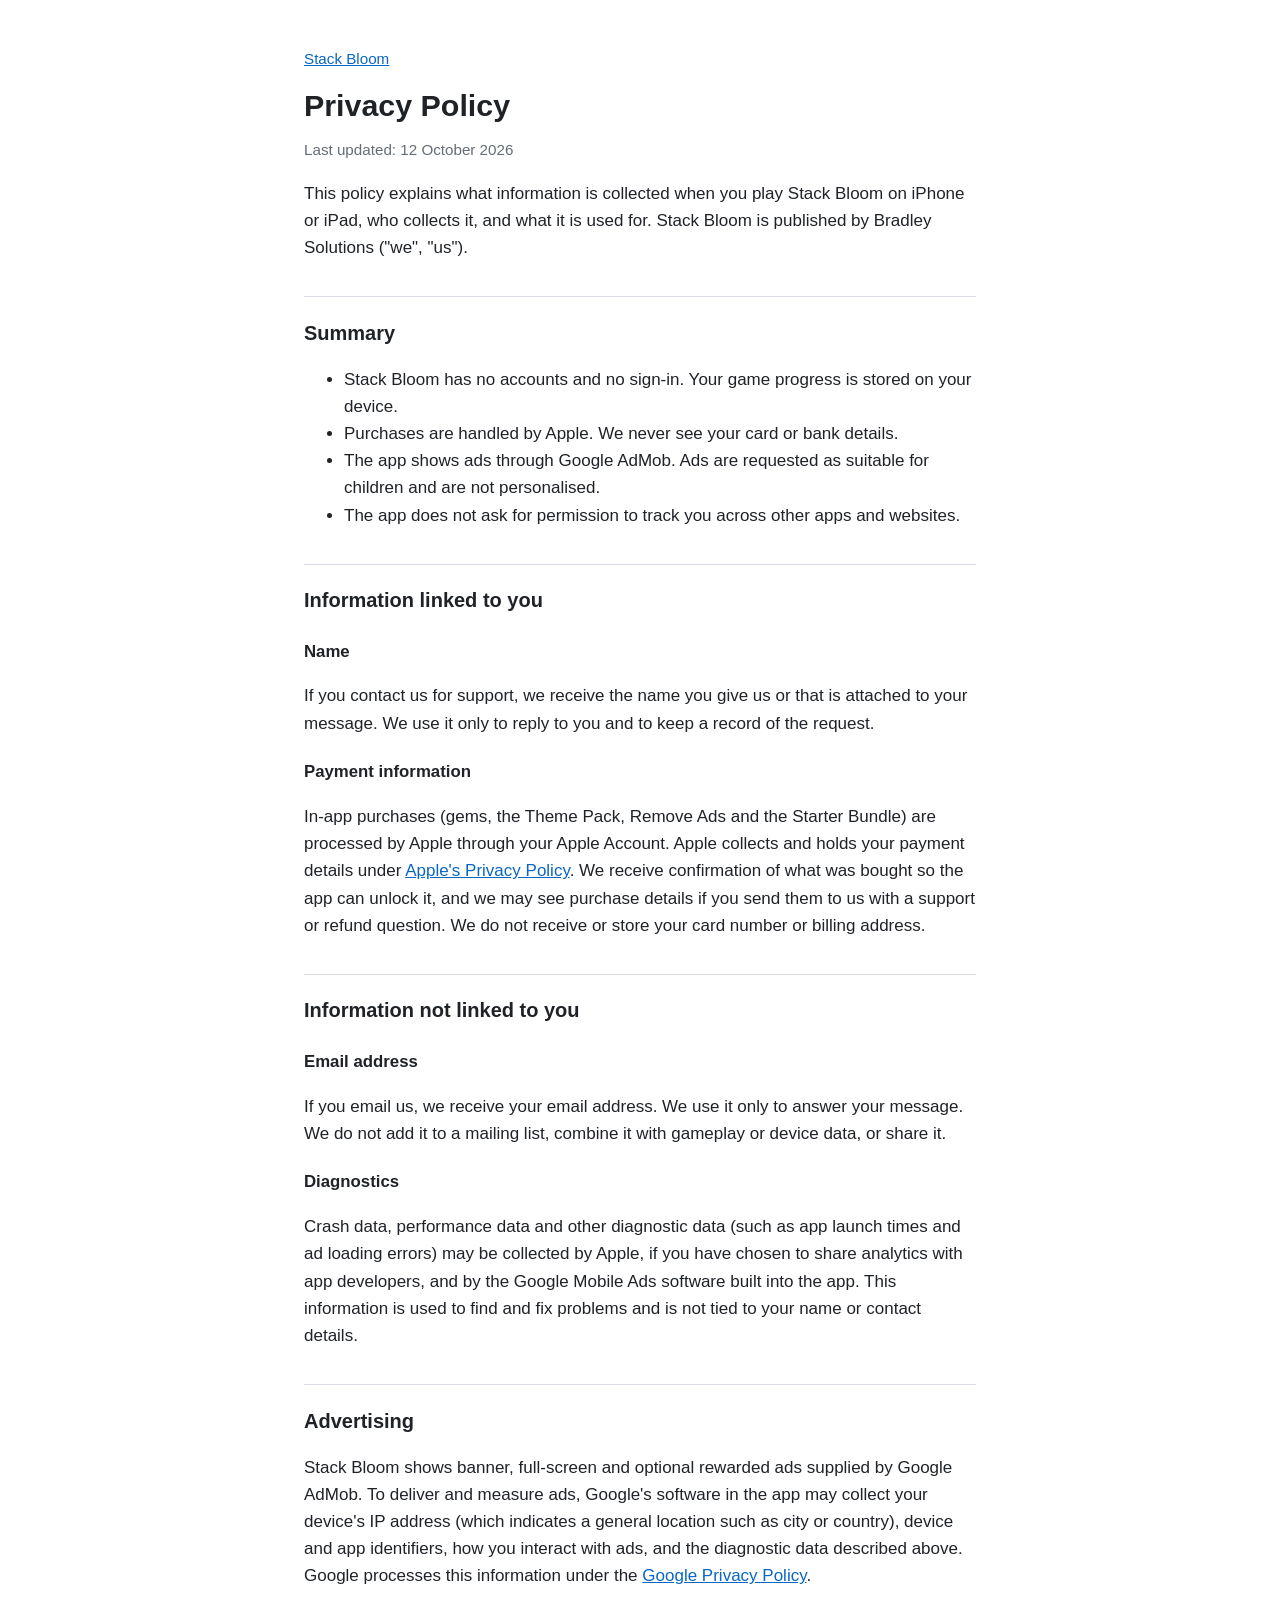
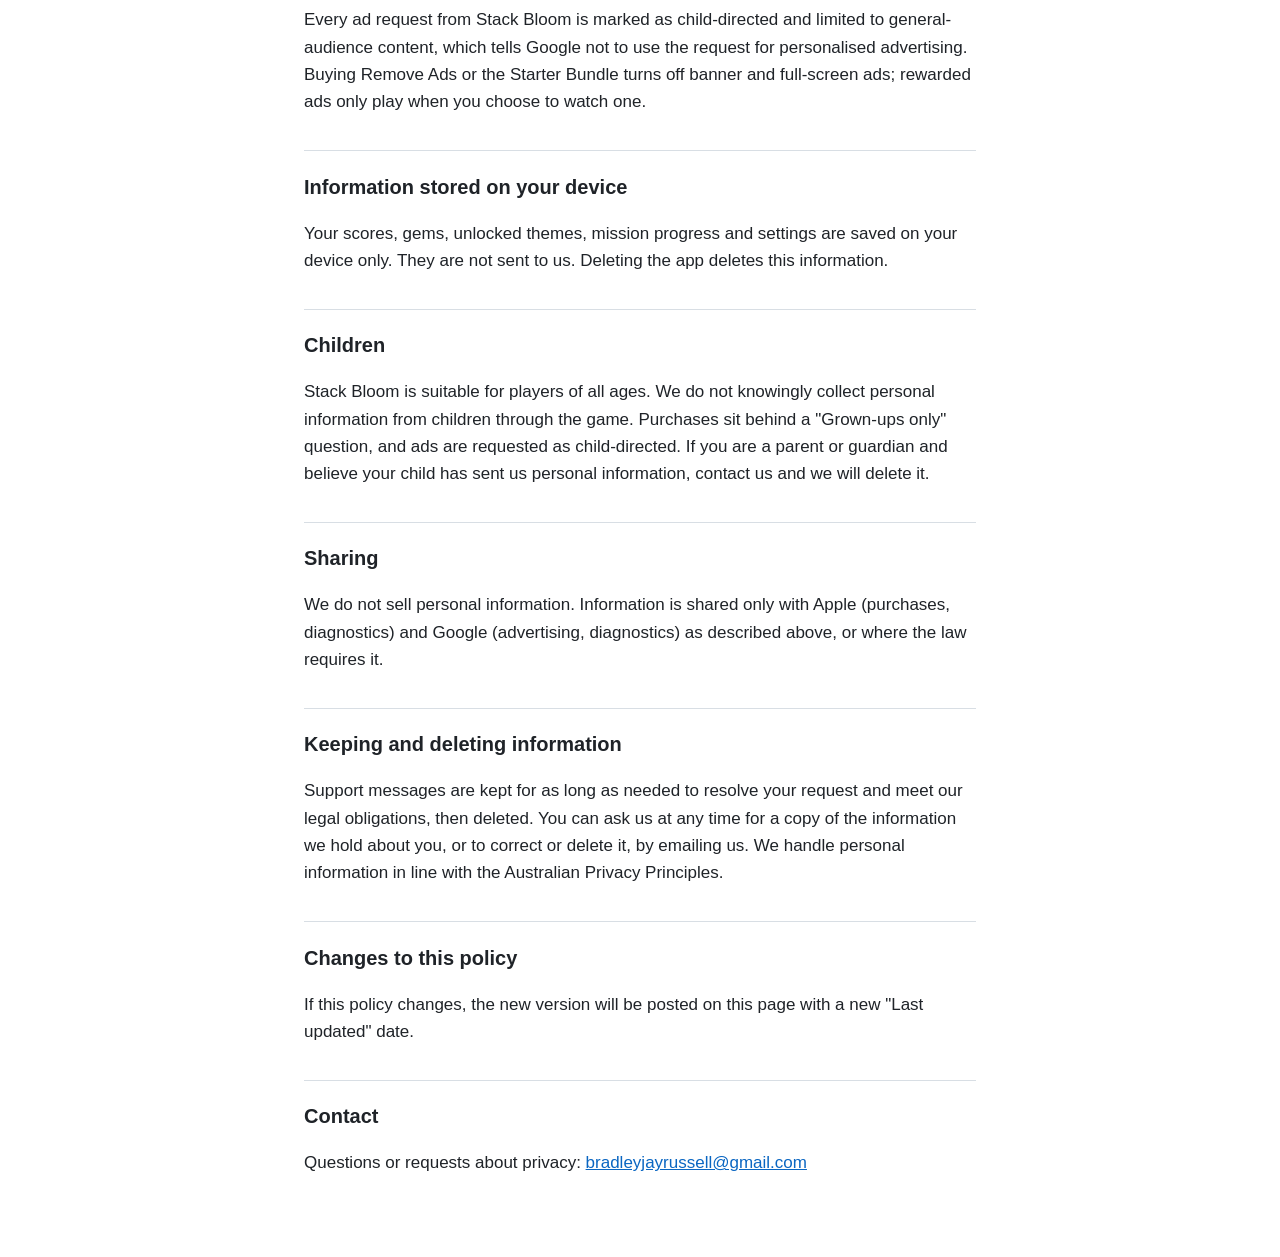
==== privacy.html @ e809c2b6 "Add privacy policy and support site Static pages for the App Store Connect privacy policy and suppor" ====
<!doctype html>
<html lang="en-AU">
<head>
<meta charset="utf-8">
<meta name="viewport" content="width=device-width, initial-scale=1">
<title>Stack Bloom – Privacy Policy</title>
<link rel="stylesheet" href="style.css">
</head>
<body>
<main>
<p class="nav"><a href="./">Stack Bloom</a></p>
<h1>Privacy Policy</h1>
<p class="meta">Last updated: 12 October 2026</p>

<p>This policy explains what information is collected when you play Stack Bloom on iPhone or iPad, who collects it, and what it is used for. Stack Bloom is published by Bradley Solutions ("we", "us").</p>

<h2>Summary</h2>
<ul>
<li>Stack Bloom has no accounts and no sign-in. Your game progress is stored on your device.</li>
<li>Purchases are handled by Apple. We never see your card or bank details.</li>
<li>The app shows ads through Google AdMob. Ads are requested as suitable for children and are not personalised.</li>
<li>The app does not ask for permission to track you across other apps and websites.</li>
</ul>

<h2>Information linked to you</h2>

<h3>Name</h3>
<p>If you contact us for support, we receive the name you give us or that is attached to your message. We use it only to reply to you and to keep a record of the request.</p>

<h3>Payment information</h3>
<p>In-app purchases (gems, the Theme Pack, Remove Ads and the Starter Bundle) are processed by Apple through your Apple Account. Apple collects and holds your payment details under <a href="https://www.apple.com/legal/privacy/">Apple's Privacy Policy</a>. We receive confirmation of what was bought so the app can unlock it, and we may see purchase details if you send them to us with a support or refund question. We do not receive or store your card number or billing address.</p>

<h2>Information not linked to you</h2>

<h3>Email address</h3>
<p>If you email us, we receive your email address. We use it only to answer your message. We do not add it to a mailing list, combine it with gameplay or device data, or share it.</p>

<h3>Diagnostics</h3>
<p>Crash data, performance data and other diagnostic data (such as app launch times and ad loading errors) may be collected by Apple, if you have chosen to share analytics with app developers, and by the Google Mobile Ads software built into the app. This information is used to find and fix problems and is not tied to your name or contact details.</p>

<h2>Advertising</h2>
<p>Stack Bloom shows banner, full-screen and optional rewarded ads supplied by Google AdMob. To deliver and measure ads, Google's software in the app may collect your device's IP address (which indicates a general location such as city or country), device and app identifiers, how you interact with ads, and the diagnostic data described above. Google processes this information under the <a href="https://policies.google.com/privacy">Google Privacy Policy</a>.</p>
<p>Every ad request from Stack Bloom is marked as child-directed and limited to general-audience content, which tells Google not to use the request for personalised advertising. Buying Remove Ads or the Starter Bundle turns off banner and full-screen ads; rewarded ads only play when you choose to watch one.</p>

<h2>Information stored on your device</h2>
<p>Your scores, gems, unlocked themes, mission progress and settings are saved on your device only. They are not sent to us. Deleting the app deletes this information.</p>

<h2>Children</h2>
<p>Stack Bloom is suitable for players of all ages. We do not knowingly collect personal information from children through the game. Purchases sit behind a "Grown-ups only" question, and ads are requested as child-directed. If you are a parent or guardian and believe your child has sent us personal information, contact us and we will delete it.</p>

<h2>Sharing</h2>
<p>We do not sell personal information. Information is shared only with Apple (purchases, diagnostics) and Google (advertising, diagnostics) as described above, or where the law requires it.</p>

<h2>Keeping and deleting information</h2>
<p>Support messages are kept for as long as needed to resolve your request and meet our legal obligations, then deleted. You can ask us at any time for a copy of the information we hold about you, or to correct or delete it, by emailing us. We handle personal information in line with the Australian Privacy Principles.</p>

<h2>Changes to this policy</h2>
<p>If this policy changes, the new version will be posted on this page with a new "Last updated" date.</p>

<h2>Contact</h2>
<p>Questions or requests about privacy: <a href="mailto:bradleyjayrussell@gmail.com">bradleyjayrussell@gmail.com</a></p>
</main>
</body>
</html>
---- style.css ----
:root {
  --bg: #ffffff;
  --text: #1f2328;
  --muted: #656d76;
  --link: #0a66c2;
  --rule: #d8dee4;
}
@media (prefers-color-scheme: dark) {
  :root {
    --bg: #14171a;
    --text: #e6e8ea;
    --muted: #9aa4ad;
    --link: #6cb6ff;
    --rule: #30363d;
  }
}
body {
  margin: 0;
  background: var(--bg);
  color: var(--text);
  font: 17px/1.6 -apple-system, BlinkMacSystemFont, "Segoe UI", Roboto, sans-serif;
}
main {
  max-width: 42rem;
  margin: 0 auto;
  padding: 2rem 1rem 4rem;
}
h1 { font-size: 1.9rem; line-height: 1.2; margin: 0.5rem 0; }
h2 { font-size: 1.25rem; margin: 2.2rem 0 0.5rem; padding-top: 1.2rem; border-top: 1px solid var(--rule); }
h3 { font-size: 1.05rem; margin: 1.4rem 0 0.3rem; }
a { color: var(--link); }
.meta, .nav { color: var(--muted); font-size: 0.95rem; }
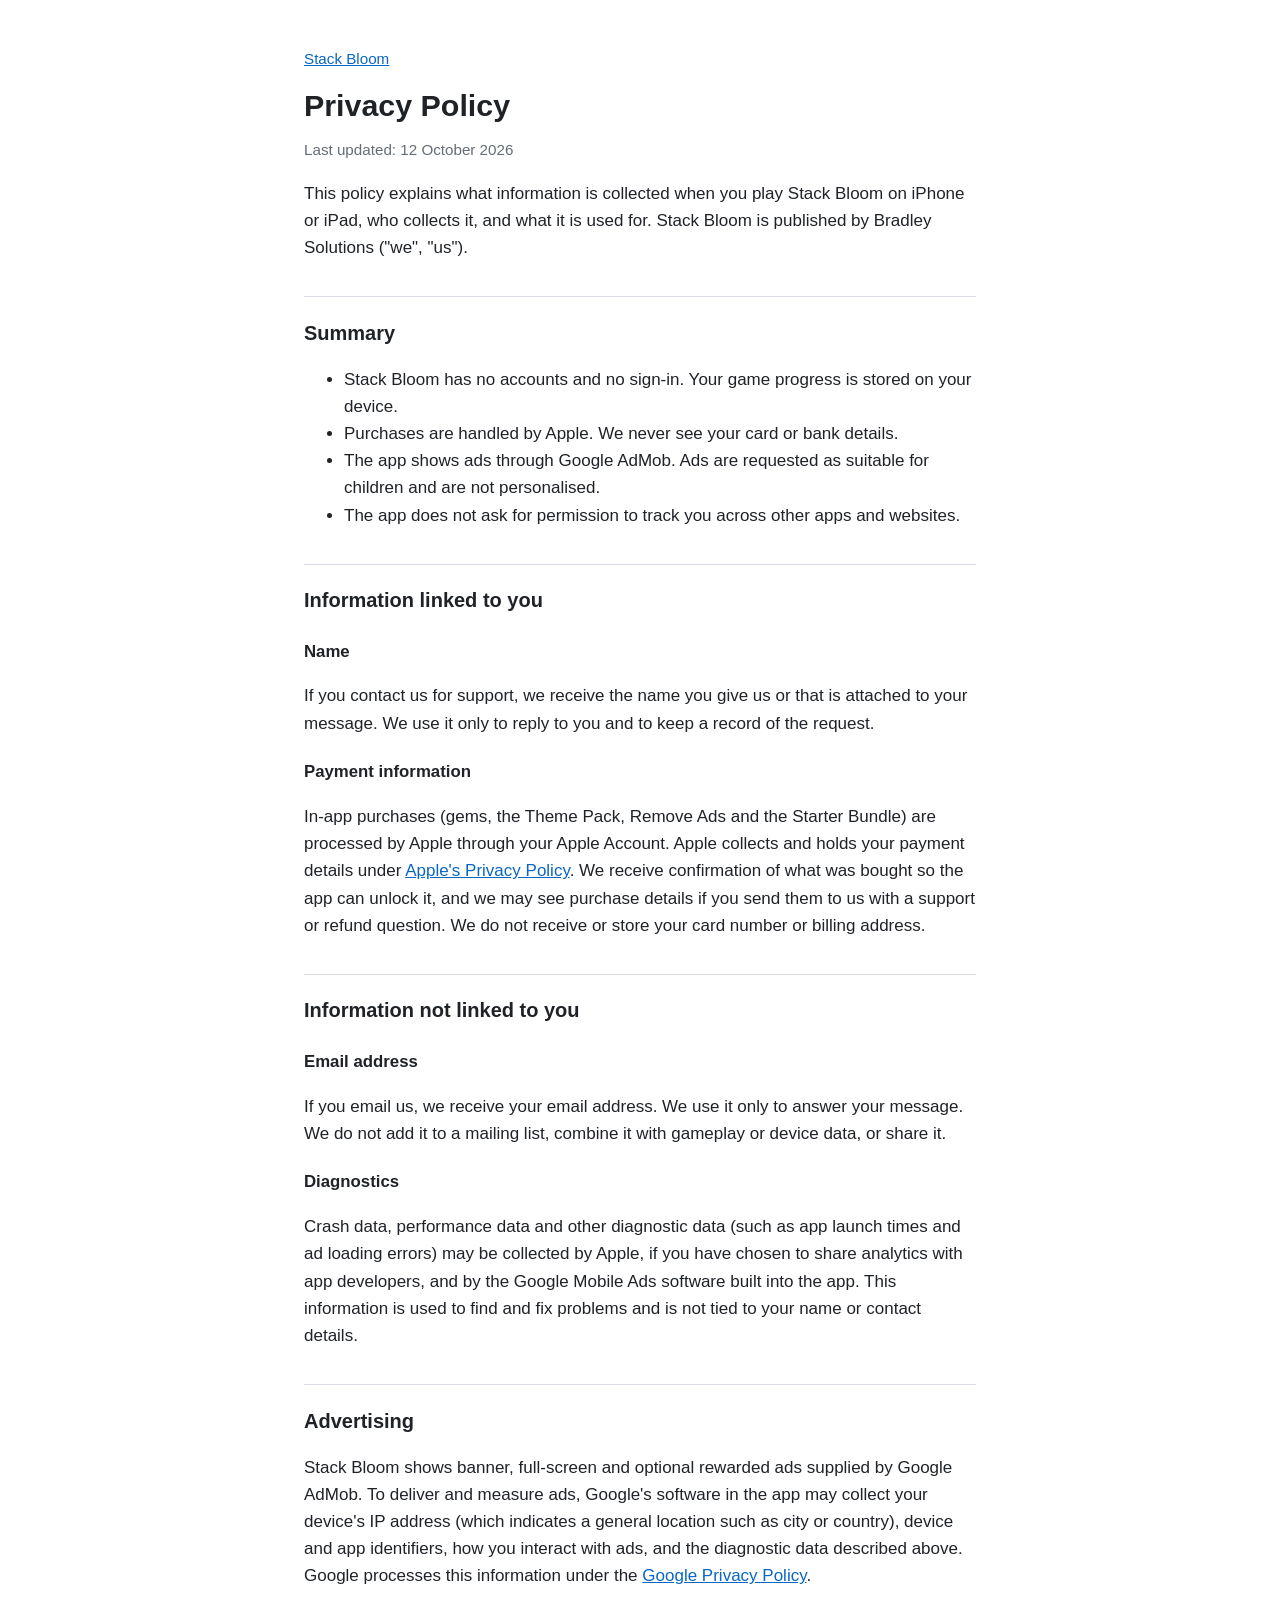
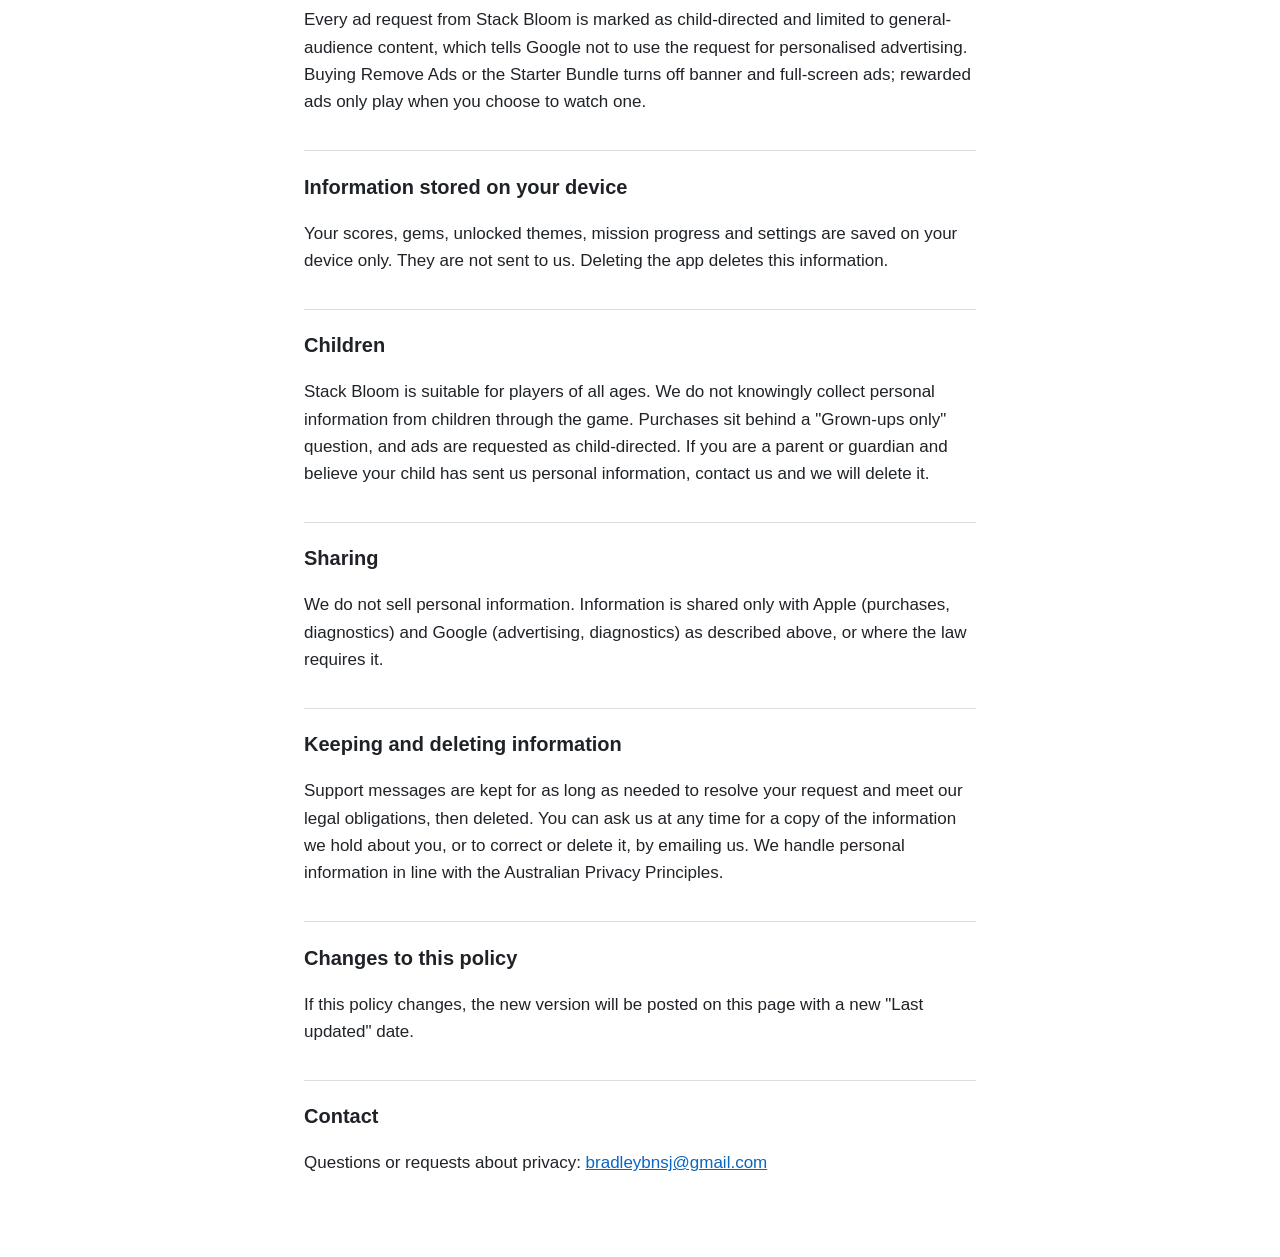
==== commit d94be16f: "Changing email" ====
--- a/privacy.html
+++ b/privacy.html
@@ -58,7 +58,7 @@
 <p>If this policy changes, the new version will be posted on this page with a new "Last updated" date.</p>
 
 <h2>Contact</h2>
-<p>Questions or requests about privacy: <a href="mailto:bradleyjayrussell@gmail.com">bradleyjayrussell@gmail.com</a></p>
+<p>Questions or requests about privacy: <a href="mailto:bradleybnsj@gmail.com">bradleybnsj@gmail.com</a></p>
 </main>
 </body>
 </html>
